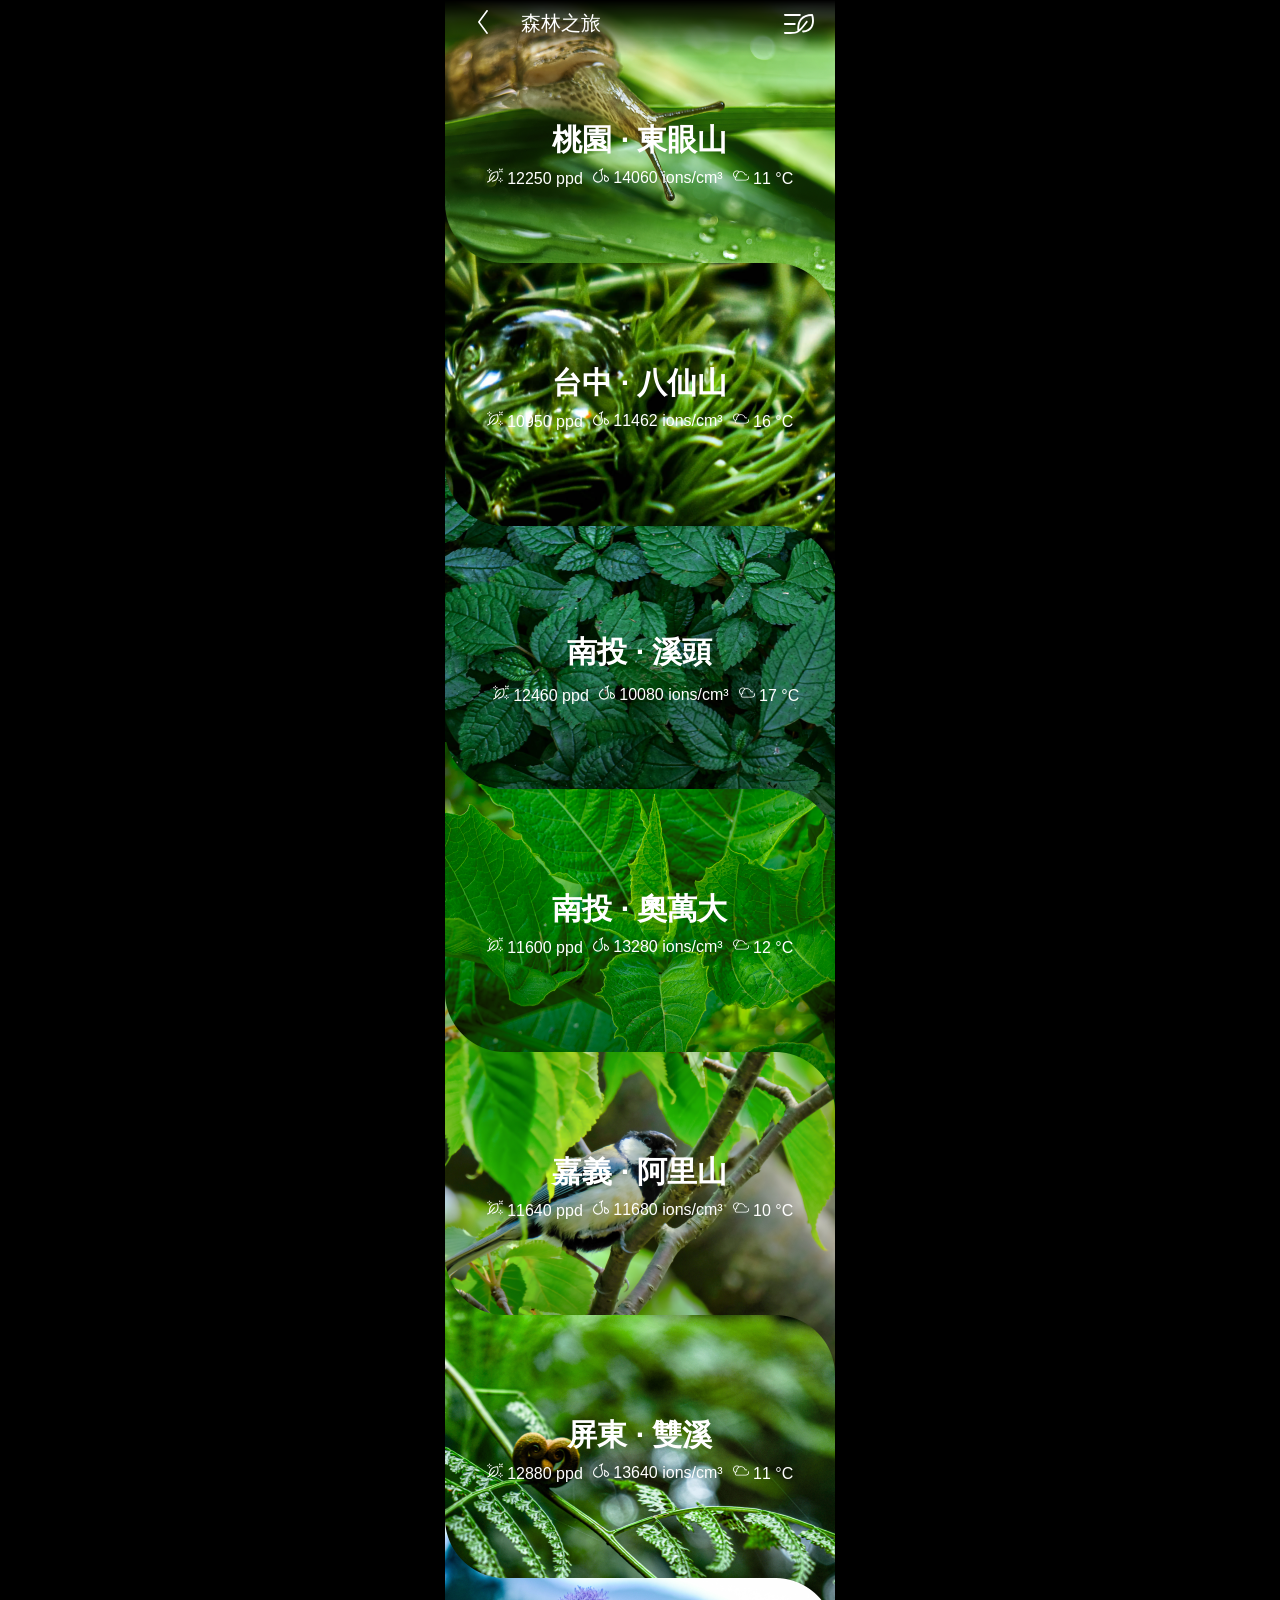
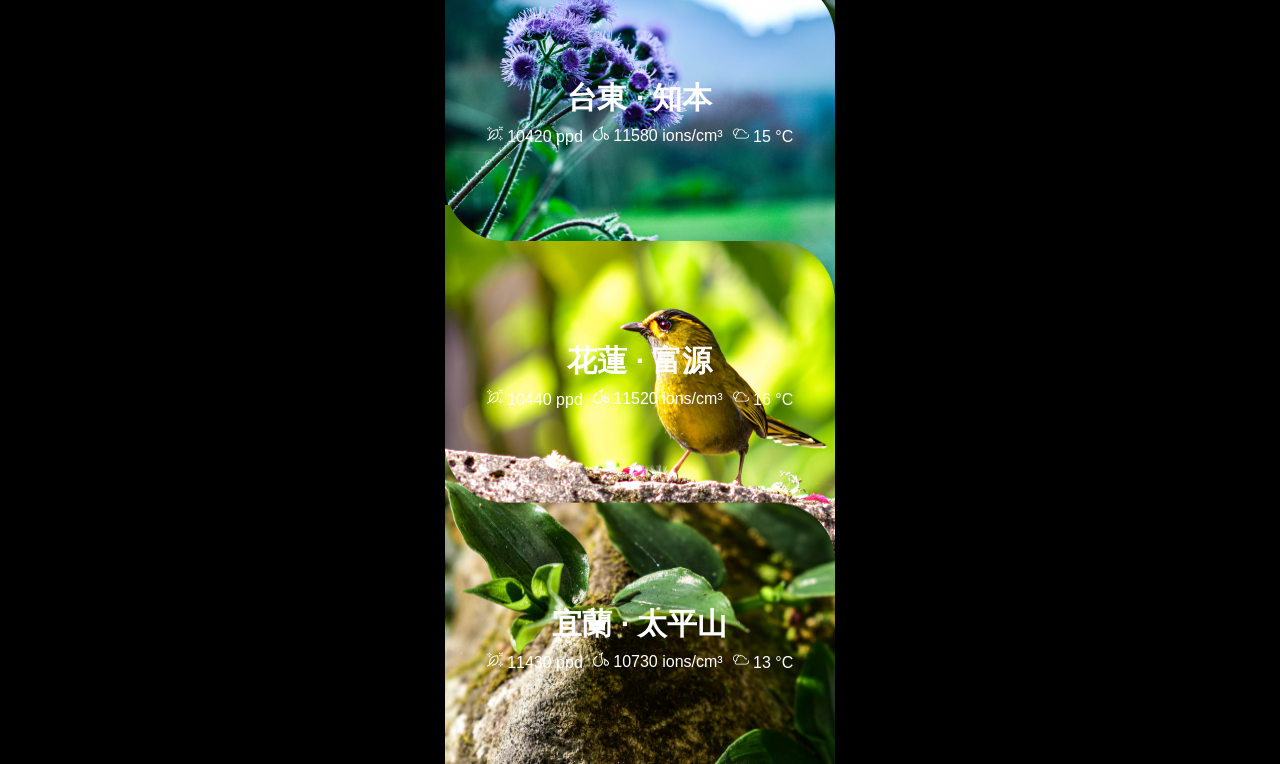
==== ch.html @ 97076090 "1" ====
<!DOCTYPE html>
<html lang="en">

<head>
    <meta charset="UTF-8">
    <meta http-equiv="X-UA-Compatible" content="IE=edge">
    <meta name="viewport" content="width=device-width, initial-scale=1.0">
    <link rel="stylesheet" href="./css/ch.css">
    <title>森林之旅</title>
</head>

<body>
    <nav class="sticky-top">
        <a href="javascript:history.back()">
            <img src="./img/back.svg" alt="" height="44px" width="44px" class="back">
        </a>
        <h2>森林之旅</h2>
        <input type="checkbox" name="menu-switcher" id="menu-switcher" />
        <label for="menu-switcher" class="burger">
            <img src="./img/burger_w.svg" alt="" height="44px" width="44px">
        </label>
        <ul class="menu">
            <li><a href=""><img src="./img/burger_o.svg" alt="" height="44px" width="44px" class="burgericon"></a></li>
            <li class="li"><a href="./ch.html"><img src="./img/forest.svg" alt="" height="44px" width="44px"></a></li>
            <li class="li"><a href="./badge.html"><img src="./img/badge.svg" alt="" height="44px" width="44px"></a></li>
            <li class="li"><a href="./mood.html"><img src="./img/mood.svg" alt="" height="44px" width="44px"></a></li>
            <li class="li"><a href="./record.html"><img src="./img/record.svg" alt="" height="44px" width="44px"></a></li>
            <li class="li"><a href="./compass.html"><img src="./img/compass.svg" alt="" height="44px" width="44px"></a></li>
            <li class="li"><a href="./VR360.html"><img src="./img/VR360.svg" alt="" height="44px" width="44px"></a></li>
            <li class="li"><a href="./community.html"><img src="./img/community.svg" alt="" height="44px" width="44px"></a></li>
            <li class="li"><a href="./set_up.html"><img src="./img/set up.svg" alt="" height="44px" width="44px"></a></li>
        </ul>
    </nav>

    <div class="box1">
        <h1>桃園 · 東眼山</h1>
        <div class="flex">
            <p><img src="./img/phytoncine.svg" alt=""> 12250 ppd</p>
            <p><img src="./img/negative ions.svg" alt=""> 14060 ions/cm³</p>
            <p><img src="./img/weather-1.svg" alt=""> 11 °C</p>
        </div>
    </div>

    <div class="box2">
        <h1>台中 · 八仙山</h1>
        <div class="flex">
            <p><img src="./img/phytoncine.svg" alt=""> 10950 ppd</p>
            <p><img src="./img/negative ions.svg" alt=""> 11462 ions/cm³</p>
            <p><img src="./img/weather-1.svg" alt=""> 16 °C</p>
        </div>
    </div>

<!-- Xitou溪頭 -->
<article class="question">
    <!-- 溪頭點擊 -->
    <button class="question-btn" id="Xitou">
        <h1>南投 · 溪頭</h1>
        <div class="flex">
            <p><img src="./img/phytoncine.svg" alt=""> 12460 ppd</p>
            <p><img src="./img/negative ions.svg" alt=""> 10080 ions/cm³</p>
            <p><img src="./img/weather-1.svg" alt=""> 17 °C</p>
        </div>
        <span class="plus-icon">
            <i class="far fa-plus-square"></i>
            <!-- 關閉按鈕 -->
        </span>
        <span class="minus-icon">
            <i class="far fa-minus-square"></i>
        </span>
        <!-- 開啟按鈕 -->
    </button>
    <!-- 詳細步道 -->
    <div class="question-text">
        <div class="questionmtext">
            <div class="flex2">
                <p class="textb"><img src="./img/arrow.svg" alt="" width="16px" class="icon"> 目前位置</p>
                <p class="textg">23°40'20.3"N 120°47'47.0"E</p>
            </div>
            <p class="text">溪位於南投鹿谷鄉鳳凰谷山麓，溪頭的名稱使於清末時期，以「溪流源頭」意象為名，南投北勢溪從此地發源。</p>
            <a href="./trail.html">
                <div class="trail">
                    <img src="./img/2-5-1.png" alt="" width="160px" class="trailimg">
                    <div>
                        <h3>大學池步道</h3>
                        <p class="trailtext"><img src="./img/altitude.svg" alt="" class="icon"> 1075~1155
                            <span>M</span>
                        </p>
                        <p class="trailtext">
                            <img src="./img/min.svg" alt="" class="icon"> 120<span> min</span>
                            <img src="./img/KM.svg" alt="" class="icon"> 1.56<span> KM</span>
                        </p>
                    </div>
                </div>
            </a>
            <a href="./trail.html">
                <div class="trail">
                    <img src="./img/2-5-2.png" alt="" width="160px" class="trailimg">
                    <div>
                        <h3>神木步道</h3>
                        <p class="trailtext"><img src="./img/altitude.svg" alt="" class="icon">
                            1075~1155<span>M</span></p>
                        <p class="trailtext">
                            <img src="./img/min.svg" alt="" class="icon"> 135<span> min</span>
                            <img src="./img/KM.svg" alt="" class="icon"> 2.04<span> KM</span>
                        </p>
                    </div>
                </div>
            </a>
            <a href="./trail.html">
                <div class="trail">
                    <img src="./img/2-5-3.png" alt="" width="160px" class="trailimg">
                    <div>
                        <h3>沿溪步道</h3>
                        <p class="trailtext"><img src="./img/altitude.svg" alt="" class="icon">
                            1185~1225<span>M</span></p>
                        <p class="trailtext">
                            <img src="./img/min.svg" alt="" class="icon"> 115<span> min</span>
                            <img src="./img/KM.svg" alt="" class="icon"> 1.40<span> KM</span>
                        </p>
                    </div>
                </div>
            </a>
            <a href="./trail.html">
                <div class="trail">
                    <img src="./img/2-5-4.png" alt="" width="160px" class="trailimg">
                    <div>
                        <h3>景觀步道</h3>
                        <p class="trailtext"><img src="./img/altitude.svg" alt="" class="icon">
                            1235~1275<span>M</span></p>
                        <p class="trailtext">
                            <img src="./img/min.svg" alt="" class="icon"> 100<span> min</span>
                            <img src="./img/KM.svg" alt="" class="icon"> 1.28<span> KM</span>
                        </p>
                    </div>
                </div>
            </a>
            <a href="./trail.html">
                <div class="trail">
                    <img src="./img/2-5-5.png" alt="" width="160px" class="trailimg">
                    <div>
                        <h3>幽靜步道</h3>
                        <p class="trailtext"><img src="./img/altitude.svg" alt="" class="icon">
                            1305~1340<span>M</span></p>
                        <p class="trailtext">
                            <img src="./img/min.svg" alt="" class="icon"> 130<span> min</span>
                            <img src="./img/KM.svg" alt="" class="icon"> 1.84<span> KM</span>
                        </p>
                    </div>
                </div>
            </a>
            <a href="./trail.html">
                <div class="trail">
                    <img src="./img/2-5-6.png" alt="" width="160px" class="trailimg">
                    <div>
                        <h3>銀杏步道</h3>
                        <p class="trailtext"><img src="./img/altitude.svg" alt="" class="icon">
                            1360~1385<span>M</span></p>
                        <p class="trailtext">
                            <img src="./img/min.svg" alt="" class="icon"> 105<span> min</span>
                            <img src="./img/KM.svg" alt="" class="icon"> 1.36<span> KM</span>
                        </p>
                    </div>
                </div>
            </a>
            <div><a href="./guide.html"><button class="sticky-bottom">即刻療癒</button></a></div>
        </div>
    </div>
</article>

    <div class="box3">
        <h1>南投 · 奧萬大</h1>
        <div class="flex">
            <p><img src="./img/phytoncine.svg" alt=""> 11600 ppd</p>
            <p><img src="./img/negative ions.svg" alt=""> 13280 ions/cm³</p>
            <p><img src="./img/weather-1.svg" alt=""> 12 °C</p>
        </div>
    </div>
    <a href="./ch_chiayi.html#chiayi">
        <div class="box4">
            <h1>嘉義 · 阿里山</h1>
            <div class="flex">
                <p><img src="./img/phytoncine.svg" alt=""> 11640 ppd</p>
                <p><img src="./img/negative ions.svg" alt=""> 11680 ions/cm³</p>
                <p><img src="./img/weather-1.svg" alt=""> 10 °C</p>
            </div>
        </div>
    </a>
    

    <div class="box6">
        <h1>屏東 · 雙溪</h1>
        <div class="flex">
            <p><img src="./img/phytoncine.svg" alt=""> 12880 ppd</p>
            <p><img src="./img/negative ions.svg" alt=""> 13640 ions/cm³</p>
            <p><img src="./img/weather-1.svg" alt=""> 11 °C</p>
        </div>
    </div>

    <div class="box7">
        <h1>台東 · 知本</h1>
        <div class="flex">
            <p><img src="./img/phytoncine.svg" alt=""> 10420 ppd</p>
            <p><img src="./img/negative ions.svg" alt=""> 11580 ions/cm³</p>
            <p><img src="./img/weather-1.svg" alt=""> 15 °C</p>
        </div>
    </div>

    <div class="box8">
        <h1>花蓮 · 富源</h1>
        <div class="flex">
            <p><img src="./img/phytoncine.svg" alt=""> 10440 ppd</p>
            <p><img src="./img/negative ions.svg" alt=""> 11520 ions/cm³</p>
            <p><img src="./img/weather-1.svg" alt=""> 16 °C</p>
        </div>
    </div>

    <div class="box9">
        <h1>宜蘭 · 太平山</h1>
        <div class="flex">
            <p><img src="./img/phytoncine.svg" alt=""> 11430 ppd</p>
            <p><img src="./img/negative ions.svg" alt=""> 10730 ions/cm³</p>
            <p><img src="./img/weather-1.svg" alt=""> 13 °C</p>
        </div>
    </div>

    <script type="text/javascript" src="./js/ch.js"></script>
</body>

</html>
---- css/ch.css ----
body {
    margin-top: 0;
    margin-bottom: 0;
    margin-left: auto;
    margin-right: auto;
    padding: 0;
    width: 390px;
    font-family: -apple-system, BlinkMacSystemFont, 'Segoe UI', Roboto, Oxygen, Ubuntu, Cantarell, 'Open Sans', 'Helvetica Neue', sans-serif;
    color: #000;
    background-color: #000;
}

h1 {
    color: #ffffff;
    font-size: 30px;
    font-weight: bold;
}

h2 {
    font-size: 20px;
    font-weight: normal;
    padding-left: 16px;
    line-height: 12px;
}

h3 {
    font-size: 20px;
    height: 12px;
    font-weight: bold;
    color: #548B6C;
    margin-top: 0;
}

p {
    font-size: 16px;
    font-weight: normal;
    margin-bottom: 0;
}

span {
    font-size: 12px;
}

div {
    display: inline-block;
}

/*nav*/
a {
    text-decoration: none;
}

#menu-switcher {
    display: none;
}

.burger {
    position: absolute;
    display: block;
    right: 16px;
}

.menu {
    background-image: url(../img/burger_ch.png);
    background-size: 100% 100%;
    width: 44px;
    height:844px;
    position: absolute;
    right: 0;
    margin-top: 0;
    z-index: 100;
    transform: translateX(1000%);
    transition: 0.6s;
    list-style-type: none;
    padding-left: 41px;
    padding-right: 16px;
}
.burgericon{
    margin-bottom: 36px;
}
.li {
    padding-bottom: 16px;
}

#menu-switcher:checked~.menu {
    transform: translateX(0%);
}

nav {
    position: absolute;
    z-index: 10000;
    position: fixed;
    width: 390px;
    display: flex;
    background: linear-gradient(to bottom, #000, rgba(0, 0, 0, 0));
    height: 56px;
    font-size: 20px;
    color: #ffffff;
}

.back {
    padding-left: 16px;
}
/*nav*/
.flex {
    margin-top: -30px;
    display: flex;
    width: 390px;
    height: 20px;
    text-align: center;
    justify-content: center;
    gap: 10px;
    color: rgb(255, 255, 255);
}

.box1 {
    background-image: url(../img/2-1.png);
    background-size: 100% 100%;
    height: 228px;
    width: 390px;
    margin-bottom: -125px;
    text-align: center;
    padding-top: 100px;
}

.box2 {
    background-image: url(../img/2-2.png);
    background-size: 100% 100%;
    height: 248px;
    width: 390px;
    margin-bottom: -125px;
    text-align: center;
    padding-top: 140px;
}

.box3 {
    background-image: url(../img/2-4.png);
    background-size: 100% 100%;
    height: 248px;
    width: 390px;
    margin-bottom: -125px;
    text-align: center;
    padding-top: 140px;
}

.box4 {
    background-image: url(../img/2-5.png);
    background-size: 100% 100%;
    height: 248px;
    width: 390px;
    margin-bottom: -125px;
    text-align: center;
    padding-top: 140px;
}

.question-btn {
    background-image: url(../img/2-3.png);
    background-size: 100% 100%;
    background-color: transparent;
    border: none;
    width: 390px;
    height: 388px;
    margin-bottom: -125px;
    padding-bottom: 26px;
    -webkit-tap-highlight-color: transparent;
    outline: none;
}

.textb {
    color: #6f6f6f;
}

.textg {
    color: #548B6C;
}

.text {
    width: 354px;
    line-height: 34px;
}

.trailimg {
    margin-right: 20px;
}

.icon {
    margin-bottom: -3px;
}

.trailtext {
    height: 12px;
    color: #000;
}

.trail {
    display: flex;
    margin-top: 20px;
}

.question-text {
    display: none;
    width: 390px;
    padding-top: 75px;
    padding-bottom: 120px;
    margin-bottom: -125px;
    background-color: rgb(255, 255, 255);

}

.questionmtext {
    padding-left: 18px;
}

.minus-icon {
    display: none;
}

.flex2 {
    display: flex;
    width: 390px;
    gap: 10px;
}

/* 顯示回答區域*/
.show-text .question-text {
    display: block;
}

/* 顯示關閉按鈕*/
.show-text .minus-icon {
    display: inline;
}

/* 隱藏開啟按鈕*/
.show-text .plus-icon {
    display: none;
}

.sticky-bottom {
    background-color: #548B6C;
    border: none;
    color: rgb(255, 255, 255);
    width: 358px;
    height: 48px;
    border-radius: 30px;
    font-size: 20px;
    font-weight: bold;
    position: fixed;
    top: 90%;
    z-index: 1000;
}

.box6 {
    background-image: url(../img/2-6.png);
    background-size: 100% 100%;
    height: 248px;
    width: 390px;
    margin-bottom: -125px;
    text-align: center;
    padding-top: 140px;
}

.box7 {
    background-image: url(../img/2-7.png);
    background-size: 100% 100%;
    height: 248px;
    width: 390px;
    margin-bottom: -125px;
    text-align: center;
    padding-top: 140px;
}

.box8 {
    background-image: url(../img/2-8.png);
    background-size: 100% 100%;
    height: 248px;
    width: 390px;
    margin-bottom: -125px;
    text-align: center;
    padding-top: 140px;
}

.box9 {
    background-image: url(../img/2-9.png);
    background-size: 100% 100%;
    height: 180px;
    width: 390px;
    margin-bottom: 0;
    text-align: center;
    padding-top: 140px;
}
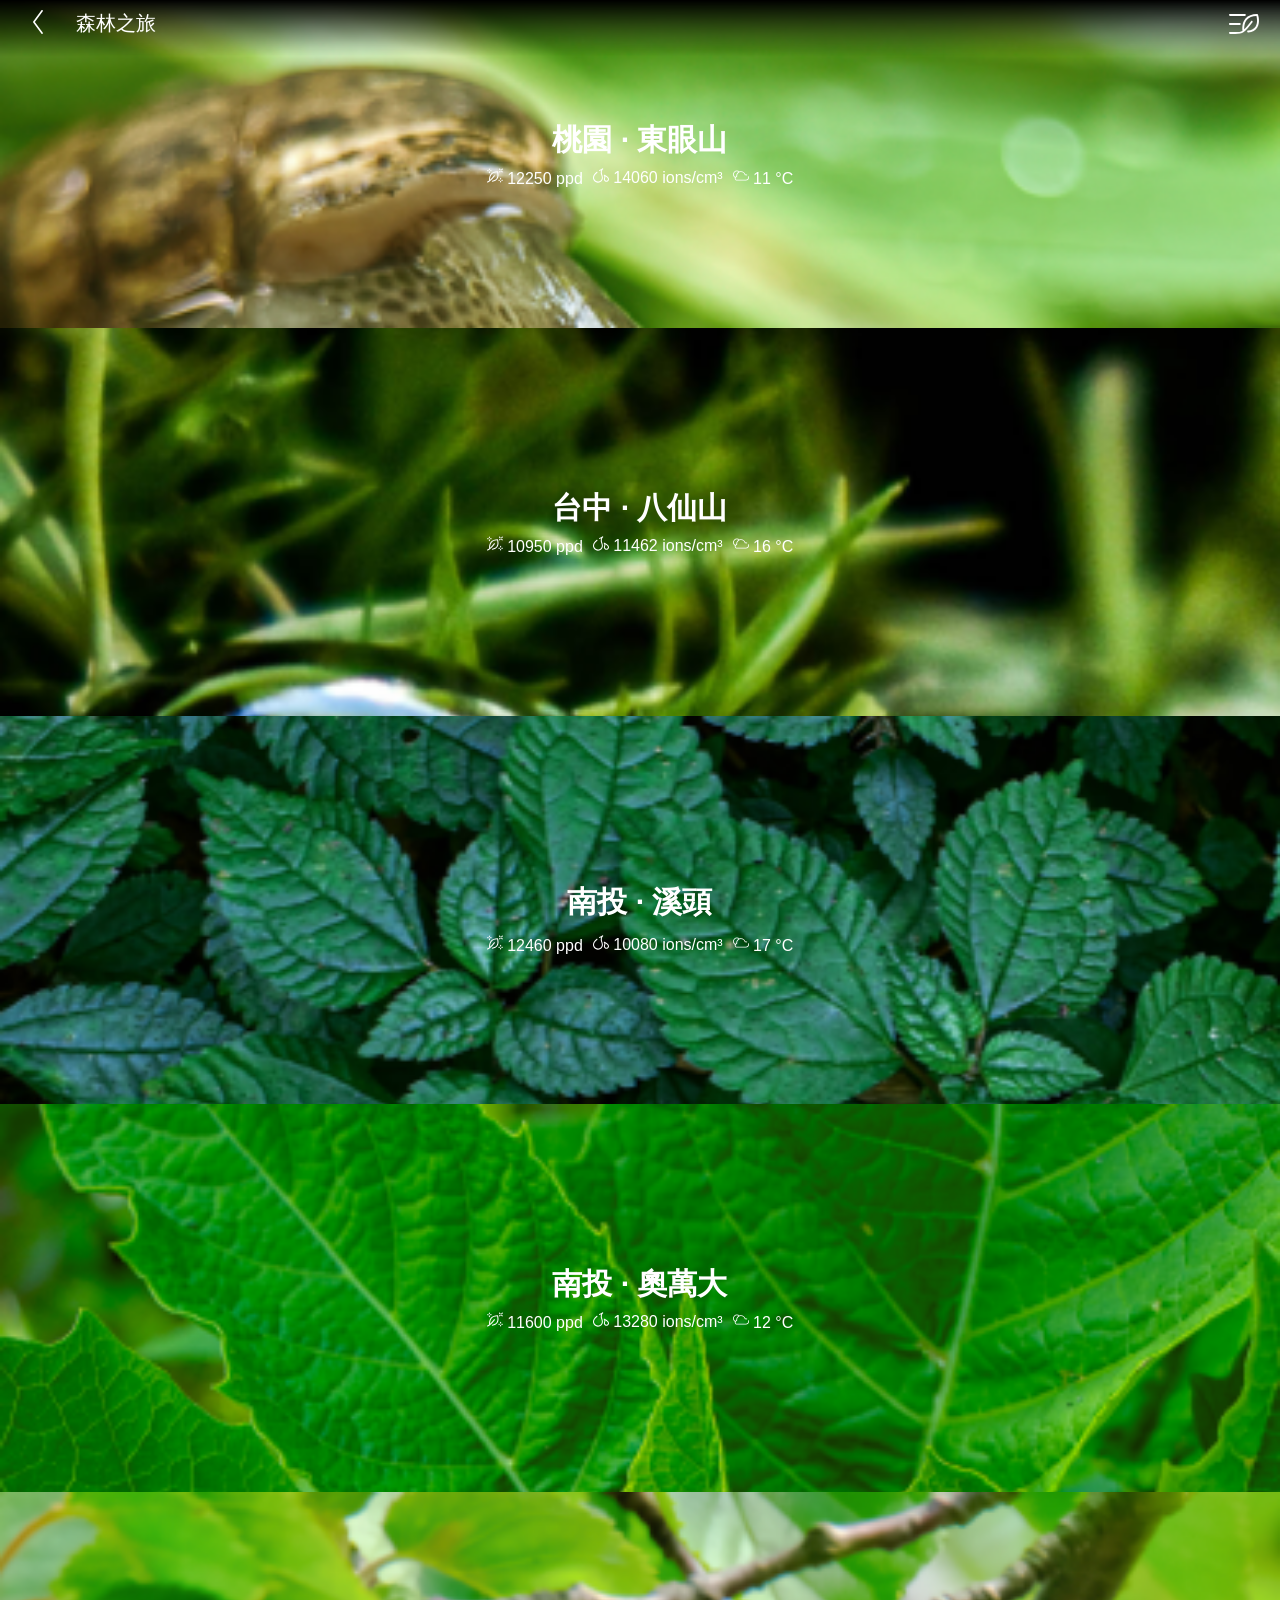
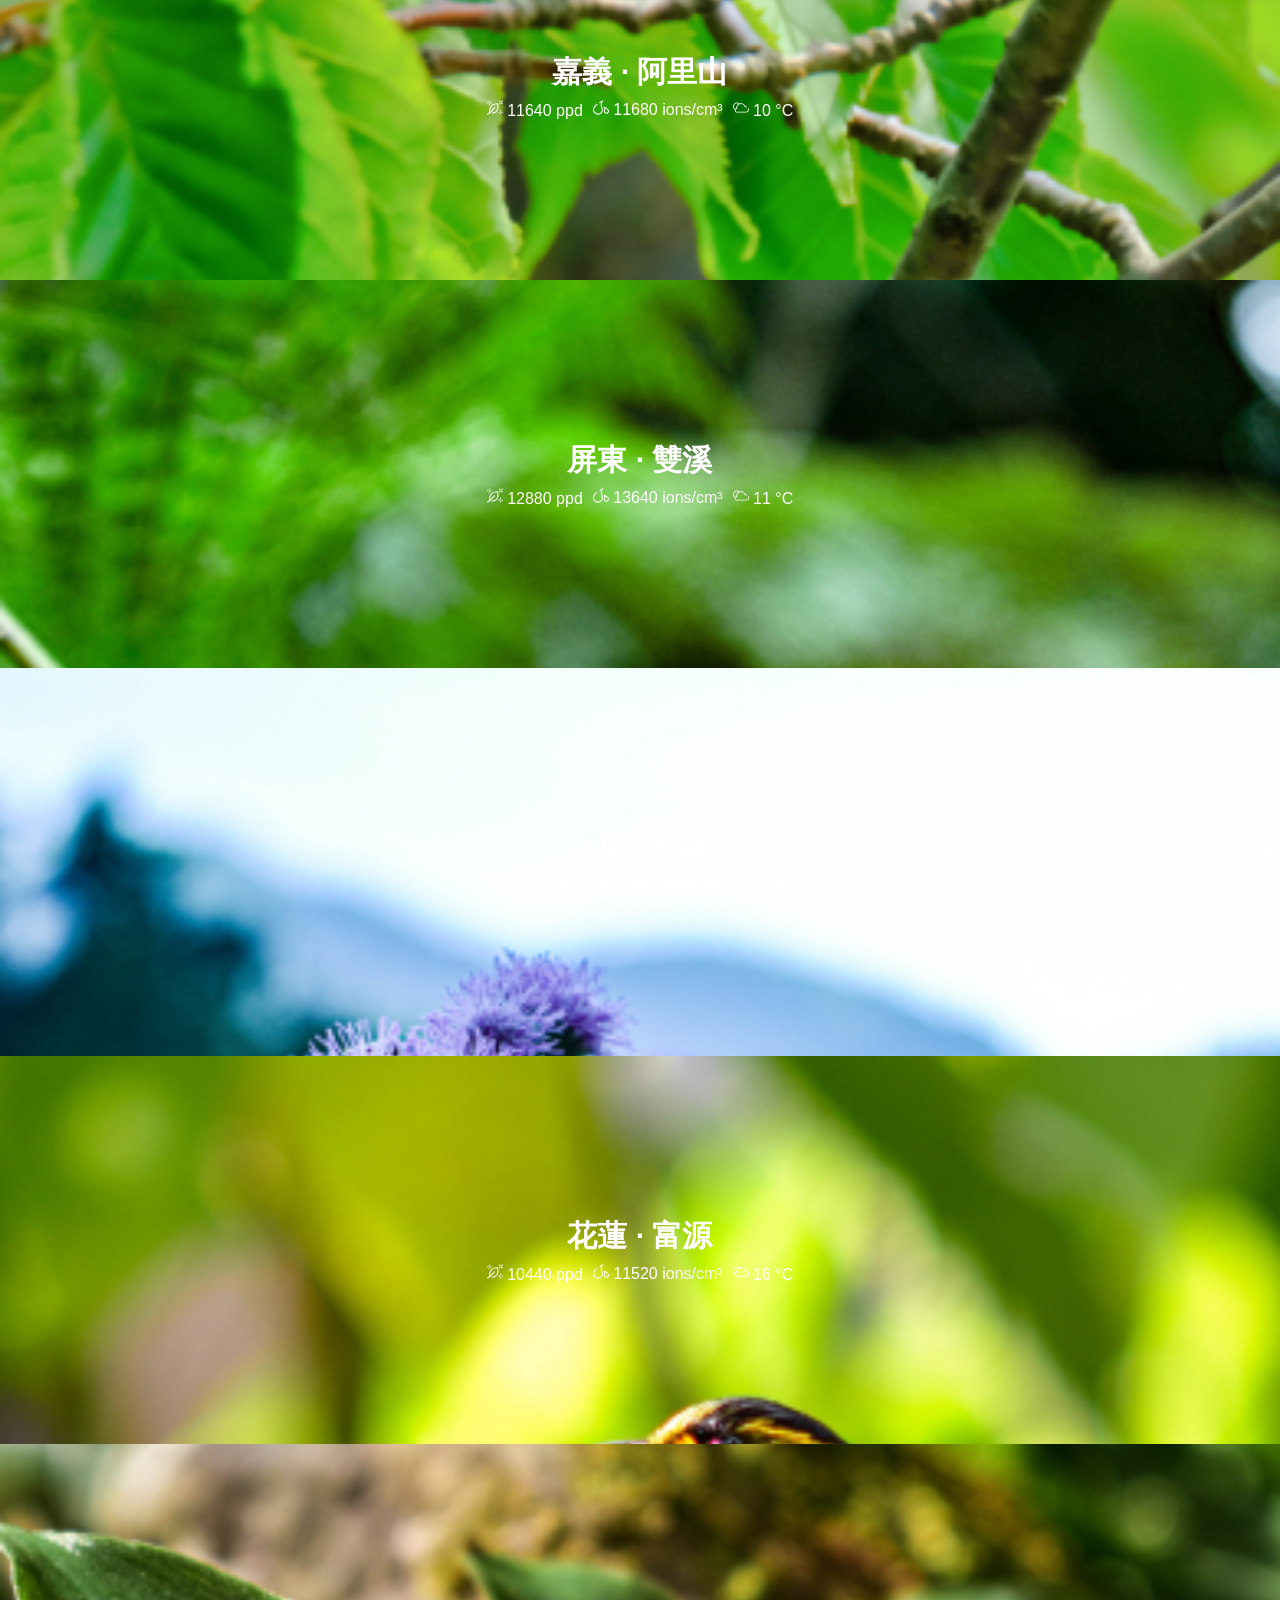
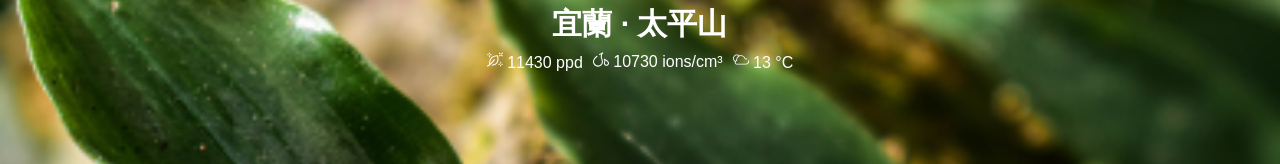
==== commit 310ef79b: "3" ====
--- a/ch.html
+++ b/ch.html
@@ -79,13 +79,12 @@
             <p class="text">溪位於南投鹿谷鄉鳳凰谷山麓，溪頭的名稱使於清末時期，以「溪流源頭」意象為名，南投北勢溪從此地發源。</p>
             <a href="./trail.html">
                 <div class="trail">
-                    <img src="./img/2-5-1.png" alt="" width="160px" class="trailimg">
+                    <img src="./img/2-5-1.png" alt=""  class="trailimg">
                     <div>
                         <h3>大學池步道</h3>
                         <p class="trailtext"><img src="./img/altitude.svg" alt="" class="icon"> 1075~1155
                             <span>M</span>
-                        </p>
-                        <p class="trailtext">
+                        
                             <img src="./img/min.svg" alt="" class="icon"> 120<span> min</span>
                             <img src="./img/KM.svg" alt="" class="icon"> 1.56<span> KM</span>
                         </p>
@@ -94,12 +93,11 @@
             </a>
             <a href="./trail.html">
                 <div class="trail">
-                    <img src="./img/2-5-2.png" alt="" width="160px" class="trailimg">
+                    <img src="./img/2-5-2.png" alt=""  class="trailimg">
                     <div>
                         <h3>神木步道</h3>
                         <p class="trailtext"><img src="./img/altitude.svg" alt="" class="icon">
-                            1075~1155<span>M</span></p>
-                        <p class="trailtext">
+                            1075~1155<span>M</span>
                             <img src="./img/min.svg" alt="" class="icon"> 135<span> min</span>
                             <img src="./img/KM.svg" alt="" class="icon"> 2.04<span> KM</span>
                         </p>
@@ -108,12 +106,11 @@
             </a>
             <a href="./trail.html">
                 <div class="trail">
-                    <img src="./img/2-5-3.png" alt="" width="160px" class="trailimg">
+                    <img src="./img/2-5-3.png" alt=""  class="trailimg">
                     <div>
                         <h3>沿溪步道</h3>
                         <p class="trailtext"><img src="./img/altitude.svg" alt="" class="icon">
-                            1185~1225<span>M</span></p>
-                        <p class="trailtext">
+                            1185~1225<span>M</span>
                             <img src="./img/min.svg" alt="" class="icon"> 115<span> min</span>
                             <img src="./img/KM.svg" alt="" class="icon"> 1.40<span> KM</span>
                         </p>
@@ -122,12 +119,11 @@
             </a>
             <a href="./trail.html">
                 <div class="trail">
-                    <img src="./img/2-5-4.png" alt="" width="160px" class="trailimg">
+                    <img src="./img/2-5-4.png" alt=""  class="trailimg">
                     <div>
                         <h3>景觀步道</h3>
                         <p class="trailtext"><img src="./img/altitude.svg" alt="" class="icon">
-                            1235~1275<span>M</span></p>
-                        <p class="trailtext">
+                            1235~1275<span>M</span>
                             <img src="./img/min.svg" alt="" class="icon"> 100<span> min</span>
                             <img src="./img/KM.svg" alt="" class="icon"> 1.28<span> KM</span>
                         </p>
@@ -136,12 +132,11 @@
             </a>
             <a href="./trail.html">
                 <div class="trail">
-                    <img src="./img/2-5-5.png" alt="" width="160px" class="trailimg">
+                    <img src="./img/2-5-5.png" alt=""  class="trailimg">
                     <div>
                         <h3>幽靜步道</h3>
                         <p class="trailtext"><img src="./img/altitude.svg" alt="" class="icon">
-                            1305~1340<span>M</span></p>
-                        <p class="trailtext">
+                            1305~1340<span>M</span>
                             <img src="./img/min.svg" alt="" class="icon"> 130<span> min</span>
                             <img src="./img/KM.svg" alt="" class="icon"> 1.84<span> KM</span>
                         </p>
@@ -150,12 +145,11 @@
             </a>
             <a href="./trail.html">
                 <div class="trail">
-                    <img src="./img/2-5-6.png" alt="" width="160px" class="trailimg">
+                    <img src="./img/2-5-6.png" alt=""  class="trailimg">
                     <div>
                         <h3>銀杏步道</h3>
                         <p class="trailtext"><img src="./img/altitude.svg" alt="" class="icon">
-                            1360~1385<span>M</span></p>
-                        <p class="trailtext">
+                            1360~1385<span>M</span>
                             <img src="./img/min.svg" alt="" class="icon"> 105<span> min</span>
                             <img src="./img/KM.svg" alt="" class="icon"> 1.36<span> KM</span>
                         </p>
--- a/css/ch.css
+++ b/css/ch.css
@@ -4,7 +4,6 @@
     margin-left: auto;
     margin-right: auto;
     padding: 0;
-    width: 390px;
     font-family: -apple-system, BlinkMacSystemFont, 'Segoe UI', Roboto, Oxygen, Ubuntu, Cantarell, 'Open Sans', 'Helvetica Neue', sans-serif;
     color: #000;
     background-color: #000;
@@ -62,9 +61,9 @@
 
 .menu {
     background-image: url(../img/burger_ch.png);
-    background-size: 100% 100%;
+    background-size: 100%;
     width: 44px;
-    height:844px;
+    height: 2800px;
     position: absolute;
     right: 0;
     margin-top: 0;
@@ -75,9 +74,11 @@
     padding-left: 41px;
     padding-right: 16px;
 }
-.burgericon{
+
+.burgericon {
     margin-bottom: 36px;
 }
+
 .li {
     padding-bottom: 16px;
 }
@@ -90,7 +91,7 @@
     position: absolute;
     z-index: 10000;
     position: fixed;
-    width: 390px;
+    width: 100%;
     display: flex;
     background: linear-gradient(to bottom, #000, rgba(0, 0, 0, 0));
     height: 56px;
@@ -101,6 +102,7 @@
 .back {
     padding-left: 16px;
 }
+
 /*nav*/
 .flex {
     margin-top: -30px;
@@ -111,56 +113,57 @@
     justify-content: center;
     gap: 10px;
     color: rgb(255, 255, 255);
+    margin-left: auto;
+    margin-right: auto;
 }
 
 .box1 {
     background-image: url(../img/2-1.png);
-    background-size: 100% 100%;
+    background-size: cover;
     height: 228px;
-    width: 390px;
-    margin-bottom: -125px;
+    width: 100%;
+
     text-align: center;
     padding-top: 100px;
 }
 
 .box2 {
     background-image: url(../img/2-2.png);
-    background-size: 100% 100%;
-    height: 248px;
-    width: 390px;
-    margin-bottom: -125px;
+    background-size: cover;
+    height: 248px;
+    width: 100%;
+
     text-align: center;
     padding-top: 140px;
 }
 
 .box3 {
     background-image: url(../img/2-4.png);
-    background-size: 100% 100%;
-    height: 248px;
-    width: 390px;
-    margin-bottom: -125px;
+    background-size: cover;
+    height: 248px;
+    width: 100%;
+
     text-align: center;
     padding-top: 140px;
 }
 
 .box4 {
     background-image: url(../img/2-5.png);
-    background-size: 100% 100%;
-    height: 248px;
-    width: 390px;
-    margin-bottom: -125px;
+    background-size: cover;
+    height: 248px;
+    width: 100%;
+
     text-align: center;
     padding-top: 140px;
 }
 
 .question-btn {
     background-image: url(../img/2-3.png);
-    background-size: 100% 100%;
+    background-size: cover;
     background-color: transparent;
     border: none;
-    width: 390px;
+    width: 100%;
     height: 388px;
-    margin-bottom: -125px;
     padding-bottom: 26px;
     -webkit-tap-highlight-color: transparent;
     outline: none;
@@ -175,8 +178,9 @@
 }
 
 .text {
-    width: 354px;
+    width: 99%;
     line-height: 34px;
+    padding-right: 16px;
 }
 
 .trailimg {
@@ -199,7 +203,7 @@
 
 .question-text {
     display: none;
-    width: 390px;
+    width: 100%;
     padding-top: 75px;
     padding-bottom: 120px;
     margin-bottom: -125px;
@@ -217,7 +221,7 @@
 
 .flex2 {
     display: flex;
-    width: 390px;
+    width: 100%;
     gap: 10px;
 }
 
@@ -240,7 +244,7 @@
     background-color: #548B6C;
     border: none;
     color: rgb(255, 255, 255);
-    width: 358px;
+    width: 90%;
     height: 48px;
     border-radius: 30px;
     font-size: 20px;
@@ -252,39 +256,39 @@
 
 .box6 {
     background-image: url(../img/2-6.png);
-    background-size: 100% 100%;
-    height: 248px;
-    width: 390px;
-    margin-bottom: -125px;
+    background-size: cover;
+    height: 248px;
+    width: 100%;
+
     text-align: center;
     padding-top: 140px;
 }
 
 .box7 {
     background-image: url(../img/2-7.png);
-    background-size: 100% 100%;
-    height: 248px;
-    width: 390px;
-    margin-bottom: -125px;
+    background-size: cover;
+    height: 248px;
+    width: 100%;
+
     text-align: center;
     padding-top: 140px;
 }
 
 .box8 {
     background-image: url(../img/2-8.png);
-    background-size: 100% 100%;
-    height: 248px;
-    width: 390px;
-    margin-bottom: -125px;
+    background-size: cover;
+    height: 248px;
+    width: 100%;
+
     text-align: center;
     padding-top: 140px;
 }
 
 .box9 {
     background-image: url(../img/2-9.png);
-    background-size: 100% 100%;
+    background-size: cover;
     height: 180px;
-    width: 390px;
+    width: 100%;
     margin-bottom: 0;
     text-align: center;
     padding-top: 140px;
